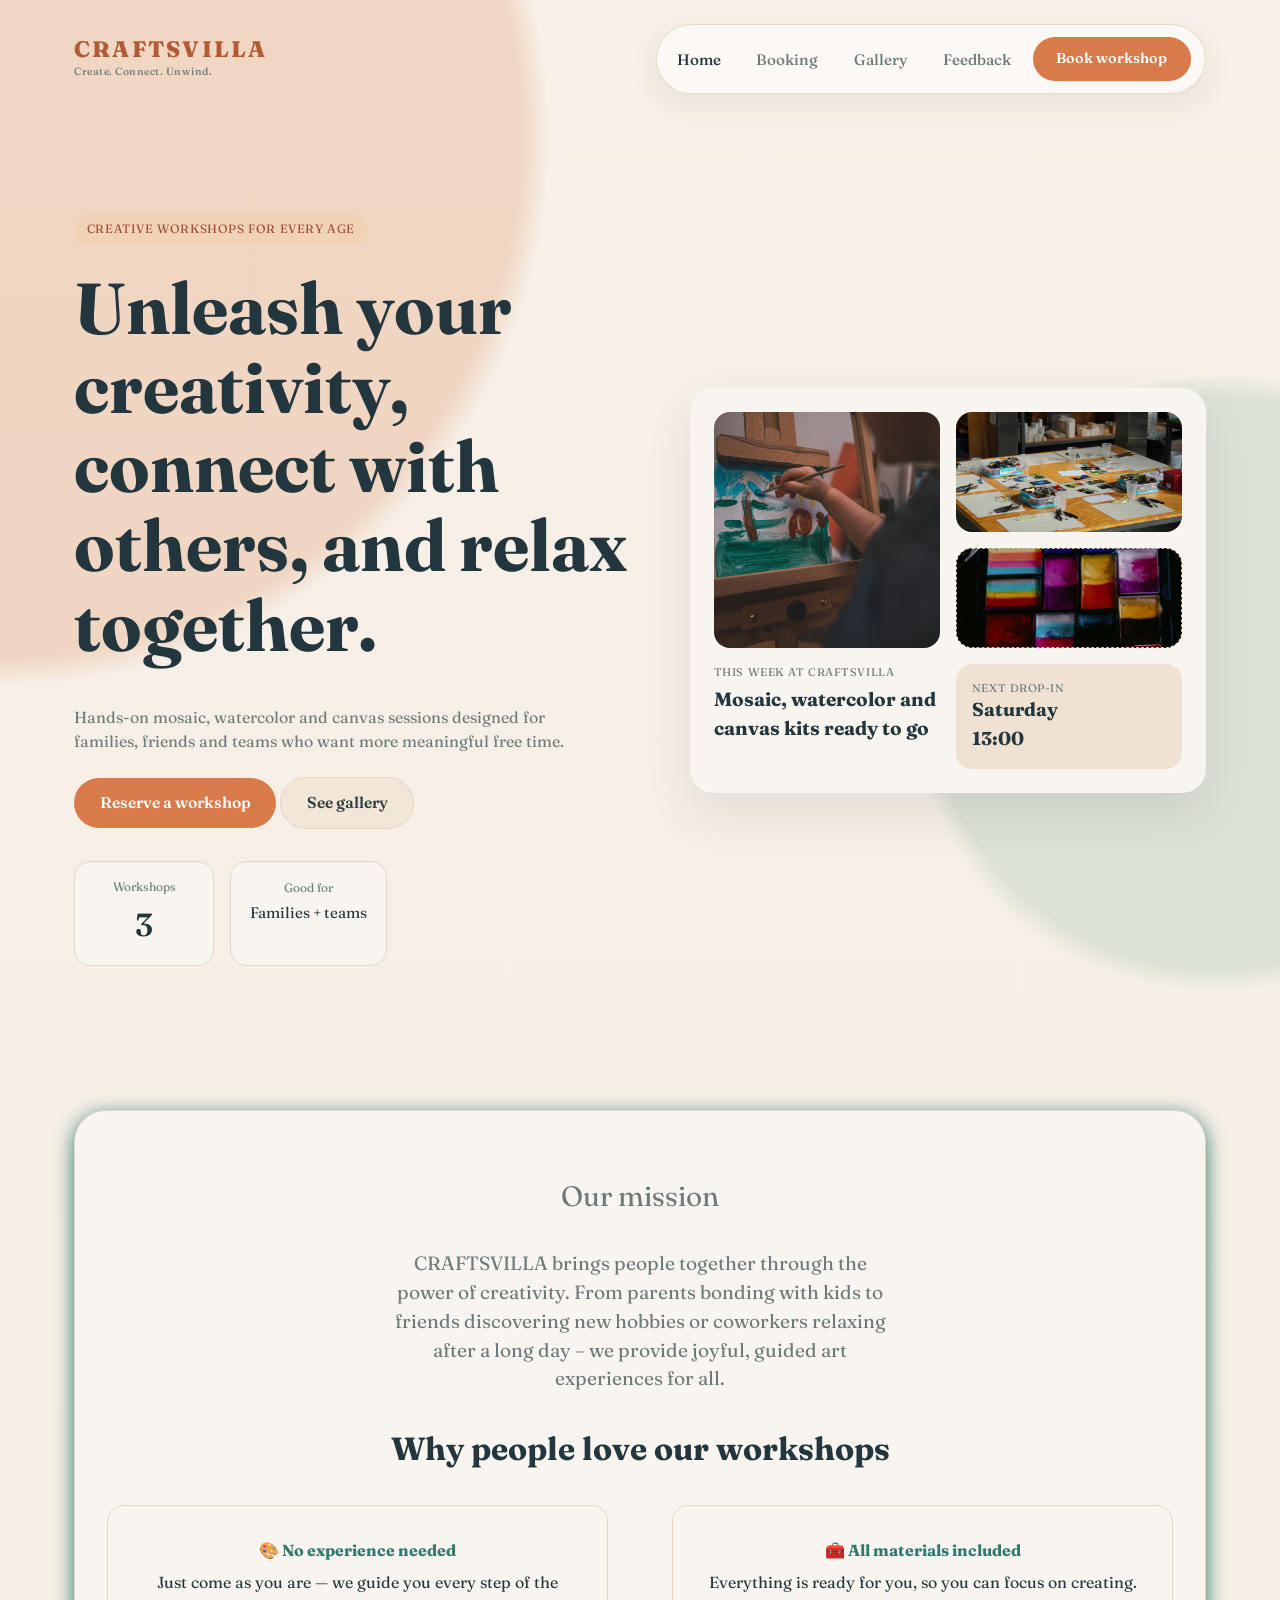
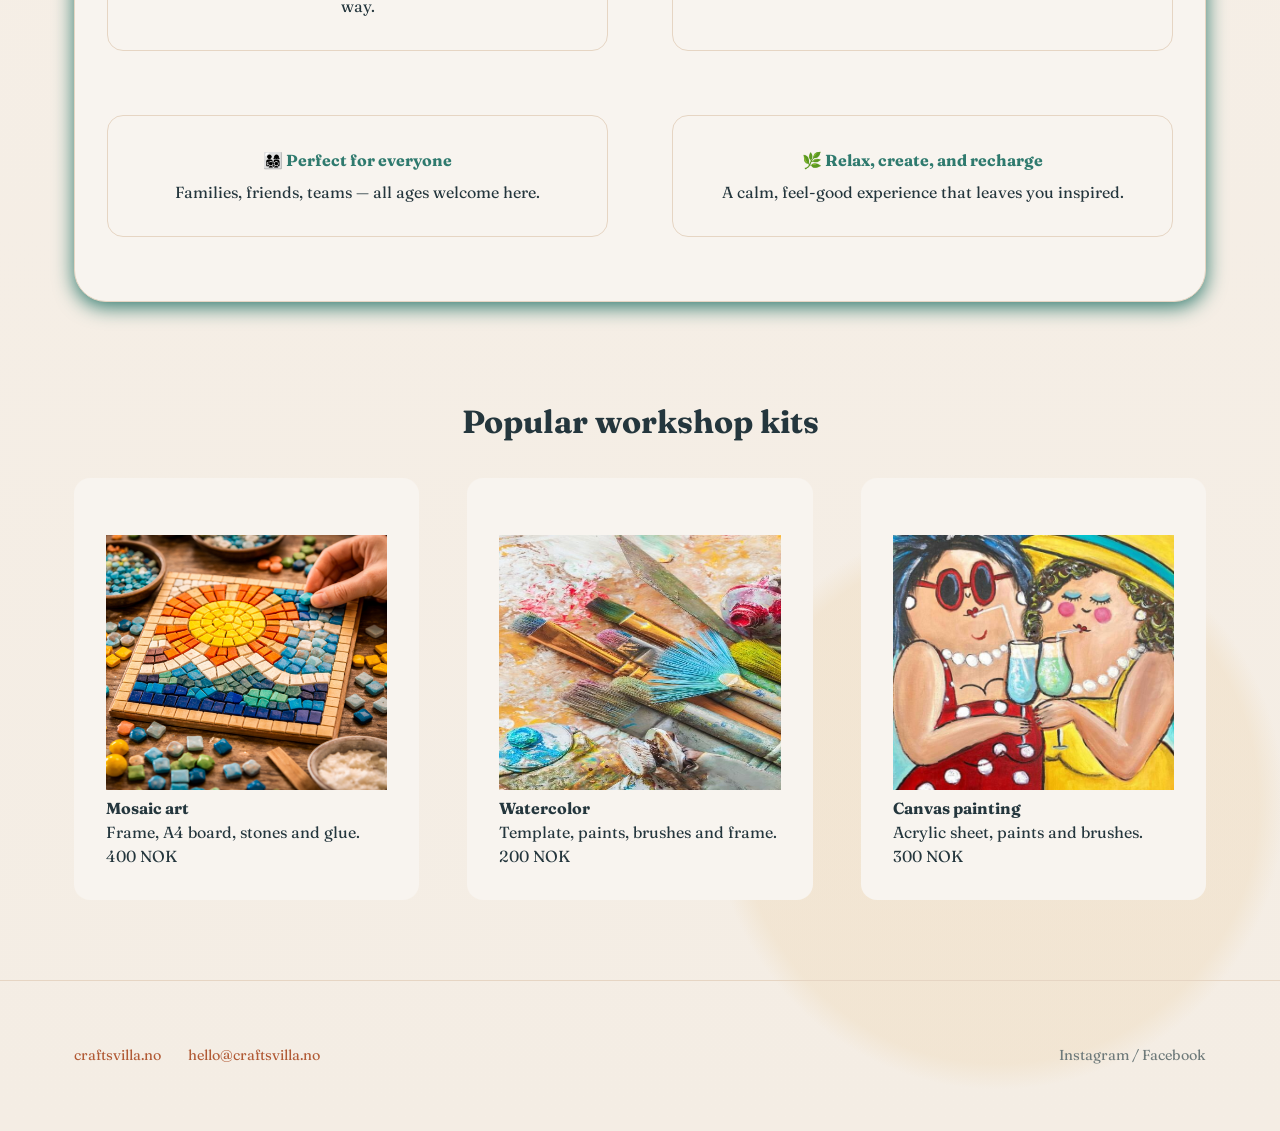
==== index.html @ 2986e168 "Improved" ====
<!DOCTYPE html>
<html lang="en">

<head>
    <meta charset="UTF-8">
    <meta name="viewport" content="width=device-width, initial-scale=1.0">
    <title>CraftsVilla | Create. Connect. Unwind.</title>
    <!-- 
        Shared stylesheet: Contains all design tokens, layout rules, 
        and responsive media queries used across the entire site.
    -->
    <link rel="stylesheet" href="css/styles.css">
</head>

<body>
    <!-- 
        Site Header: Shared across all pages.
        Includes branding (logo) and the primary navigation pill.
    -->
    <header>
        <div class="container">
            <!-- Brand Identity -->
            <div class="logo">
                <span class="logo-title">CRAFTSVILLA</span>
                <span class="logo-tagline">Create. Connect. Unwind.</span>
            </div>

            <!-- Navigation Pill: Uses glassmorphism styling defined in CSS -->
            <div class="nav-pill">
                <nav>
                    <ul>
                        <li><a href="index.html" class="active">Home</a></li>
                        <li><a href="booking.html">Booking</a></li>
                        <li><a href="gallery.html">Gallery</a></li>
                        <li><a href="feedback.html">Feedback</a></li>
                    </ul>
                </nav>
                <!-- Primary Call to Action -->
                <a href="booking.html" class="btn btn-primary">Book workshop</a>
            </div>
        </div>
    </header>

    <!-- Main Page Content -->
    <main>
        <!-- 
            Hero Section: Split into two columns on desktop.
            Left: Value proposition, CTA, and quick stats.
            Right: Visual showcase card (Bento grid).
        -->
        <section class="hero">
            <div class="container hero-layout">
                <!-- Left Column: Copy & Actions -->
                <div class="hero-content">
                    <div class="hero-badge">Creative workshops for every age</div>

                    <h1>Unleash your creativity, connect with others, and relax together.</h1>

                    <p class="hero-copy">
                        Hands-on mosaic, watercolor and canvas sessions designed for families,
                        friends and teams who want more meaningful free time.
                    </p>

                    <!-- Secondary CTAs -->
                    <div class="btn-upper">
                        <a href="booking.html" class="btn btn-primary btn-large">Reserve a workshop</a>
                        <a href="gallery.html" class="btn btn-outline btn-large">See gallery</a>
                    </div>

                    <!-- Trust/Scale Indicators -->
                    <div class="subsection-row">
                        <div class="subsection">
                            <span class="subsection-label">Workshops</span>
                            <span class="subsection-number">3</span>
                        </div>

                        <div class="subsection">
                            <span class="subsection-label">Good for</span>
                            <span class="subsection-text">Families + teams</span>
                        </div>
                    </div>
                </div>

                <!-- Right Column: Visual Showcase -->
                <div class="hero-card">
                    <!-- 
                        Bento Grid: Images are applied as CSS background-images 
                        to .hero-block classes for better scaling control.
                    -->
                    <div class="hero-card-grid">
                        <div class="hero-block hero-block--tall"></div>
                        <div class="hero-block hero-block--green"></div>
                        <div class="hero-block hero-block--sand"></div>

                        <!-- Mini info block within the grid -->
                        <div class="hero-card-copy">
                            <p class="eyebrow">This week at CraftsVilla</p>
                            <h3>Mosaic, watercolor and canvas kits ready to go</h3>
                        </div>

                        <!-- Next Event highlight -->
                        <div class="hero-dropin">
                            <p class="eyebrow">Next drop-in</p>
                            <h3>Saturday<br />13:00</h3>
                        </div>
                    </div>
                </div>
            </div>
        </section>

        <!-- 
            Our Mission & Benefits:
            Provides context about the CRAFTSVILLA experience.
            Uses utility classes for centering and a grid for key value points.
        -->
        <section class="section-padding">
            <div class="container text-center">
                <!-- Highlighted mission area -->
                <div class="mission-highlight">
                    <div class="max-width-800">
                        <h2>Our mission</h2>
                        <p class="hero-copy" style="margin: 0 auto 2rem; font-size: 1.2rem;">
                            CRAFTSVILLA brings people together through the power of creativity. From parents bonding with kids to friends discovering new hobbies or coworkers relaxing after a long day – we provide joyful, guided art experiences for all.
                        </p>
                    </div>

                    <h3 class="container-popular"> Why people love our workshops</h3>
                    
                    <div class="grid-2">
                        <!-- Benefit 1 -->
                        <div class="card benefit-card-impact">
                            <h4>🎨 No experience needed</h4>
                            <p>Just come as you are — we guide you every step of the way.</p>
                        </div>
                        <!-- Benefit 2 -->
                        <div class="card benefit-card-impact">
                            <h4>🧰 All materials included</h4>
                            <p>Everything is ready for you, so you can focus on creating.</p>
                        </div>
                        <!-- Benefit 3 -->
                        <div class="card benefit-card-impact">
                            <h4>👨‍👩‍👧‍👦 Perfect for everyone</h4>
                            <p>Families, friends, teams — all ages welcome here.</p>
                        </div>
                        <!-- Benefit 4 -->
                        <div class="card benefit-card-impact">
                            <h4>🌿 Relax, create, and recharge</h4>
                            <p>A calm, feel-good experience that leaves you inspired.</p>
                        </div>
                    </div>
                </div>
            </div>
        </section>


        <!-- 
            Product Showcase: Featured workshop kits.
            Uses a 3-column grid layout with polaroid-style image treatments.
        -->
        <section class="section-padding">
            <div class="container">
                <h3 class="container-popular">Popular workshop kits</h3>
                <div class="grid-3">

                    <!-- Mosaic Kit -->
                    <div class="card">
                        <div class="polaroid"></div>
                        <img src="img/mosaic.png" alt="Mosaic art materials" height="255" style="width:100%">
                        <div class="container-text">
                            <h4>Mosaic art</h4>
                            <p>Frame, A4 board, stones and glue.</p>
                            <span class="price">400 NOK</span>
                        </div>
                    </div>

                    <!-- Watercolor Kit -->
                    <div class="card">
                        <div class="polaroid"></div>
                        <img src="img/water.jpg" alt="Watercolor painting set" height="255" style="width:100%">
                        <div class="container-text">
                            <h4>Watercolor</h4>
                            <p>Template, paints, brushes and frame.</p>
                            <span class="price">200 NOK</span>
                        </div>
                    </div>

                    <!-- Canvas Kit -->
                    <div class="card">
                        <div class="polaroid"></div>
                        <img src="img/canvas.jpg" alt="Canvas and acrylic paints" height="255" style="width:100%">
                        <div class="container-text">
                            <h4>Canvas painting</h4>
                            <p>Acrylic sheet, paints and brushes.</p>
                            <span class="price">300 NOK</span>
                        </div>
                    </div>
                </div>
            </div>
        </section>
    </main>

    <!-- 
        Global Footer: Contact information and social handles.
        Simplified layout with space-between positioning.
    -->
    <footer>
        <div class="container">
            <div>
                <a href="#">craftsvilla.no</a>
                <a href="mailto:hello@craftsvilla.no">hello@craftsvilla.no</a>
            </div>
            <div>Instagram / Facebook</div>
        </div>
    </footer>
</body>

</html>
---- css/styles.css ----
/* 
   CraftsVilla Core Stylesheet
   Design System: Organic, Craft-focused, Warm Palette
   Typography: Fraunces (Variable Font)
*/

/* --- Typography Imports --- */

/* Base font import: Fraunces regular - Handles weights 100-900 via variable font technology */
@font-face {
	font-family: 'Fraunces';
	src: url('../Fraunces/Fraunces-VariableFont_SOFT,WONK,opsz,wght.ttf')
		format('truetype-variations');
	font-weight: 100 900;
	font-style: normal;
}

/* Base font import: Fraunces italic - Matching variable font for slanted text */
@font-face {
	font-family: 'Fraunces';
	src: url('../Fraunces/Fraunces-Italic-VariableFont_SOFT,WONK,opsz,wght.ttf')
		format('truetype-variations');
	font-weight: 100 900;
	font-style: italic;
}

/* --- Design Tokens & Variables --- */
:root {
	--logo: #b15a35; /* Primary brand color (terracotta) */
	--bg-color: #f6efe7; /* Soft cream background */
	--text-primary: #24363d; /* Deep slate for readability */
	--text-secondary: #6e7a7a; /* Muted teal-grey for subtext */
	--accent-color: #2f7a6e; /* Deep forest green for contrast */
	--border-color: #e6d5c3; /* Subtle sand-colored borders */
	--card-bg: #f8f4ef; /* Slightly lighter cream for cards */
	--input-bg: #f9f6f2; /* Very light off-white for form fields */
	--container-width: 1180px; /* Standard content width */
}

/* --- Global Resets & Defaults --- */
* {
	box-sizing: border-box;
	margin: 0;
	padding: 0;
}

body {
	font-family: 'Fraunces', serif;
	/* Complex background: Blend of radial gradients to create an organic, dappled light effect */
	background:
		radial-gradient(
			circle at 0% 5%,
			rgba(232, 184, 150, 0.45) 0,
			rgba(232, 184, 150, 0.45) 18%,
			transparent 19%
		),
		radial-gradient(
			circle at 95% 25%,
			rgba(207, 218, 205, 0.65) 0,
			rgba(207, 218, 205, 0.65) 12%,
			transparent 13%
		),
		radial-gradient(
			circle at 78% 88%,
			rgba(239, 220, 190, 0.45) 0,
			rgba(239, 220, 190, 0.45) 10%,
			transparent 11%
		),
		linear-gradient(180deg, #f7f0e8 0%, #f4ede4 100%);
	color: var(--text-primary);
	line-height: 1.5;
	-webkit-font-smoothing: antialiased; /* Font smoothing: Better font rendering on macOS, IOS */
}

/* --- Layout Utilities --- */

/* Standard centered container with side padding for mobile safety */
.container {
	max-width: var(--container-width);
	margin: 0 auto;
	padding: 0 1.5rem;
}

/* Utilities */
.text-center {
	text-align: center;
	padding-top: 1rem;
	padding-bottom: 1rem;
}

.max-width-800 {
	max-width: 800px;
	margin-left: auto;
	margin-right: auto;
}

/* Flex helper for section titles (e.g., "Popular workshop kits") */
.container-popular {
	display: flex;
	justify-content: center;
	font-size: 2rem;
	margin-bottom: 2rem;
}

/* --- Navigation & Header --- */
header {
	padding: 1.5rem 0;
}

header .container {
	display: flex;
	justify-content: space-between;
	align-items: center;
	gap: 2rem;
}

/* Brand Identity */
.logo {
	display: flex;
	flex-direction: column;
	text-decoration: none;
	color: var(--logo);
}

.logo-title {
	font-size: 1.4rem;
	font-weight: 800;
	letter-spacing: 0.1em;
	line-height: 1;
}

.logo-tagline {
	font-size: 0.65rem;
	font-weight: 500;
	letter-spacing: 0.05em;
	color: var(--text-secondary);
	margin-top: 0.2rem;
}

/* Glassmorphism Navigation Capsule */
.nav-pill {
	display: flex;
	align-items: center;
	gap: 1rem;
	padding: 0.75rem 0.9rem;
	background: rgba(255, 255, 255, 0.55);
	border: 1px solid rgba(230, 213, 195, 0.9);
	border-radius: 999px;
	box-shadow: 0 10px 30px rgba(80, 60, 40, 0.08);
	backdrop-filter: blur(8px); /* Blur effect for "frosted glass" look */
	-webkit-backdrop-filter: blur(8px);
}

nav ul {
	display: flex;
	list-style: none;
	gap: 2.2rem;
	margin: 0;
	padding: 0 0.4rem;
}

nav a {
	text-decoration: none;
	color: var(--text-secondary);
	font-size: 0.95rem;
	font-weight: 500;
	transition: color 0.2s ease;
}

nav a:hover,
nav a.active {
	color: var(--text-primary);
}

/* --- Global Button System --- */
.btn {
	display: inline-block;
	padding: 0.7rem 1.45rem;
	border-radius: 2rem;
	text-decoration: none;
	font-weight: 600;
	font-size: 0.9rem;
	transition: all 0.2s;
	cursor: pointer;
	border: 1px solid var(--accent-color);
	font-family: inherit;
}

.btn-primary {
	background-color: #d97a4a;
	color: #fff;
	border: none;
}

.btn-outline {
	background-color: #f1e6d8;
	color: #2f3e3e;
	border: 1px solid #e6d5c3;
}

.btn-large {
	padding: 0.85rem 1.6rem;
	font-size: 0.98rem;
}

.btn:hover {
	opacity: 0.8;
	transform: translateY(-1px); /* Slight lift effect */
}

/* --- Hero & Section Headers --- */
.hero,
.page-header {
	padding: 6rem 0;
}

h1 {
	font-size: 4.5rem;
	line-height: 1.1;
	margin-bottom: 1rem;
	font-weight: 700;
}

h2 {
	font-size: 1.75rem;
	font-weight: 400;
	color: var(--text-secondary);
	margin-bottom: 2rem;
}

.hero-copy {
	font-size: 1rem;
	color: var(--text-secondary);
	max-width: 500px;
	line-height: 1.5;
}

/* Hero Layout (Desktop) */
.hero-layout {
	display: grid;
	grid-template-columns: 1.1fr 1fr;
	gap: 3rem;
	align-items: center;
}

/* Left Content Column */
.hero-content {
	display: flex;
	flex-direction: column;
	gap: 1.5rem;
}

.hero-badge {
	display: inline-block;
	background: #f1d2b6;
	color: #9d4d2f;
	font-size: 0.75rem;
	padding: 0.4rem 0.8rem;
	border-radius: 999px;
	letter-spacing: 0.05em;
	text-transform: uppercase;
	width: fit-content;
}

/* Mini stat cards in hero */
.subsection-row {
	display: flex;
	gap: 1rem;
	margin-top: 0.5rem;
}

.subsection {
	background: #f8f4ef;
	border: 1px solid #e6d5c3;
	border-radius: 1rem;
	padding: 1rem 1.2rem;
	min-width: 140px;
	display: flex;
	flex-direction: column;
	justify-content: center;
}

.subsection-label {
	display: flex;
	justify-content: center;
	font-size: 0.75rem;
	color: var(--text-secondary);
	margin-bottom: 0.3rem;
}

.subsection-number {
	display: flex;
	justify-content: center;
	font-size: 2rem;
	font-weight: 600;
}

.subsection-text {
	font-size: 0.95rem;
	padding-bottom: 20%;
}

/* --- Hero Visual Card (Right Column) --- */
.hero-card {
	background: #f8f4ef;
	border-radius: 1.5rem;
	padding: 1.5rem;
	box-shadow: 0 20px 50px rgba(0, 0, 0, 0.08);
}

/* Bento-style grid for showcase images */
.hero-card-grid {
	display: grid;
	grid-template-columns: 1fr 1fr;
	grid-template-rows: 120px 100px auto;
	gap: 1rem;
}

.hero-block {
	border-radius: 1rem;
}

.hero-block--tall {
	grid-row: span 2;
	background: url('../img/canvas1.jpg');
	background-size: cover;
	background-position: center;
}

.hero-block--green {
	background: url('../img/mosaic2.jpg');
	background-size: cover;
	background-position: center;
}

.hero-block--sand {
	background: url('../img/water2.jpg');
	background-size: cover;
	background-position: center;
	border: 1px dashed #d3bfa7;
}

.hero-card-copy h3 {
	font-size: 1.2rem;
	margin-top: 0.3rem;
}

.hero-dropin {
	background: #efe2d2;
	border-radius: 1rem;
	padding: 1rem;
}

.eyebrow {
	font-size: 0.7rem;
	letter-spacing: 0.05em;
	color: var(--text-secondary);
	text-transform: uppercase;
}

/* --- Section Enhancements (Our Mission) --- */

.mission-highlight {
	background: var(--card-bg);
	border: 1px solid var(--border-color);
	border-radius: 2rem;
	padding: 4rem 2rem;
	margin-top: 2rem;
	box-shadow: 0 5px 20px var(--accent-color);
}

.benefit-card-impact {
	background: white;
	border: 1px solid var(--border-color);
}

.benefit-card-impact h4 {
	color: var(--accent-color);
	margin-bottom: 0.5rem;
}

/* --- Reusable Components (Cards, Grids, Forms) --- */

.section-padding {
	padding-bottom: 5rem;
	padding-left: 0;
	padding-right: 0;
}

/* Standard Grids */
.grid-3 {
	display: grid;
	grid-template-columns: repeat(3, 1fr);
	gap: 3rem;
}

.grid-2 {
	display: grid;
	grid-template-columns: 1fr 1fr;
	gap: 4rem;
}

/* Polaroid/Product Cards */
.card {
	padding: 2rem;
	border-radius: 1rem;
	background: var(--card-bg);
}

div.polaroid {
	width: 80%;
	background-color: white;
	box-shadow: 0 4px 8px 0 rgba(0, 0, 0, 0.2);
	margin-bottom: 25px;
}

/* Hover Cards (Used in Booking) */
.hover-card {
	position: relative;
	display: block;
	border-radius: 1rem;
	overflow: hidden;
	transition: transform 0.3s ease;
}

.hover-card--full {
	width: 100%;
	height: 220px;
}

.hover-card img {
	width: 100%;
	height: 100%;
	object-fit: cover;
	transition: opacity 0.5s ease;
}

.hover-overlay {
	position: absolute;
	inset: 0;
	display: flex;
	justify-content: center;
	align-items: center;
	background: rgba(0, 0, 0, 0.45);
	opacity: 0;
	transition: opacity 0.5s ease;
	color: white;
	padding: 1rem;
}

.hover-card:hover img {
	opacity: 0.35;
}

.hover-card:hover .hover-overlay {
	opacity: 1;
}

/* Forms Styling */
.form-group {
	margin-bottom: 1.5rem;
}

label {
	display: block;
	font-size: 0.8rem;
	text-transform: uppercase;
	color: var(--text-secondary);
	margin-bottom: 0.5rem;
	font-weight: 600;
}

input,
select,
textarea {
	width: 100%;
	padding: 0.8rem;
	background: var(--input-bg);
	border: 1px solid var(--border-color);
	border-radius: 0.4rem;
	font-family: inherit;
	font-size: 1rem;
}

/* --- Gallery Grid --- */
.gallery-grid {
	display: grid;
	grid-template-columns: repeat(3, 1fr);
	gap: 1rem;
}

.gallery-item {
	position: relative;
	aspect-ratio: 1/1;
	border-radius: 0.5rem;
	overflow: hidden;
}

.gallery-item img {
	width: 100%;
	height: 100%;
	object-fit: cover;
}

/* Caption with gradient overlay for readability */
.center-gallery {
	position: absolute;
	left: 0;
	right: 0;
	bottom: 0;
	padding: 1.25rem 1rem 0.9rem;
	color: #fff;
	text-align: center;
	background: linear-gradient(to top, rgba(0, 0, 0, 0.72), rgba(0, 0, 0, 0));
}

.gallery-item.wide {
	grid-column: span 2;
}

/* --- Footer --- */
footer {
	padding: 4rem 0;
	border-top: 1px solid var(--border-color);
	font-size: 0.9rem;
}

footer .container {
	display: flex;
	justify-content: space-between;
	color: var(--text-secondary);
}

footer a {
	color: var(--logo);
	text-decoration: none;
	margin-right: 1.5rem;
}

/* --- Booking Form  --- */

/* 
   This section handles the "Success" state of the booking form without using any JavaScript.
   When the form is "submitted" to #confirmation, the :target pseudo-class triggers.
*/

.confirmation-section {
	display: none; /* Hidden by default */
	text-align: center;
	padding: 2rem 0;
}

/* When the URL contains #confirmation (e.g., after "submitting" the form) */
#confirmation:target {
	display: block;
}

/* Hide the form container when the confirmation is active (using adjacent sibling selector) */
#confirmation:target + #booking-form-container {
	display: none;
}

/* --- Responsive Media Queries --- */

/* Tablet & Smaller Laptops */
@media (max-width: 900px) {
	.hero-layout {
		grid-template-columns: 1fr;
	}
	.hero-card {
		margin-top: 2rem;
	}
}

/* Mobile Devices */
@media (max-width: 768px) {
	h1 {
		font-size: 2.5rem;
	}
	.subsection-row {
		flex-direction: column;
	}
	.grid-3,
	.grid-2,
	.gallery-grid {
		grid-template-columns: 1fr;
	}

	.gallery-item.wide {
		grid-column: span 1; /* Reset wide items on mobile */
	}

	.hero-card-grid {
		grid-template-columns: 1fr;
		grid-template-rows: repeat(3, 150px) auto;
	}

	.hero-block--tall {
		grid-row: span 1;
	}

	header .container {
		flex-direction: column;
		gap: 1.5rem;
	}

	nav ul {
		gap: 1rem;
		flex-wrap: wrap;
		justify-content: center;
	}

	.nav-pill {
		flex-direction: column;
		border-radius: 1.5rem;
		padding: 1rem;
		width: 100%;
	}
}
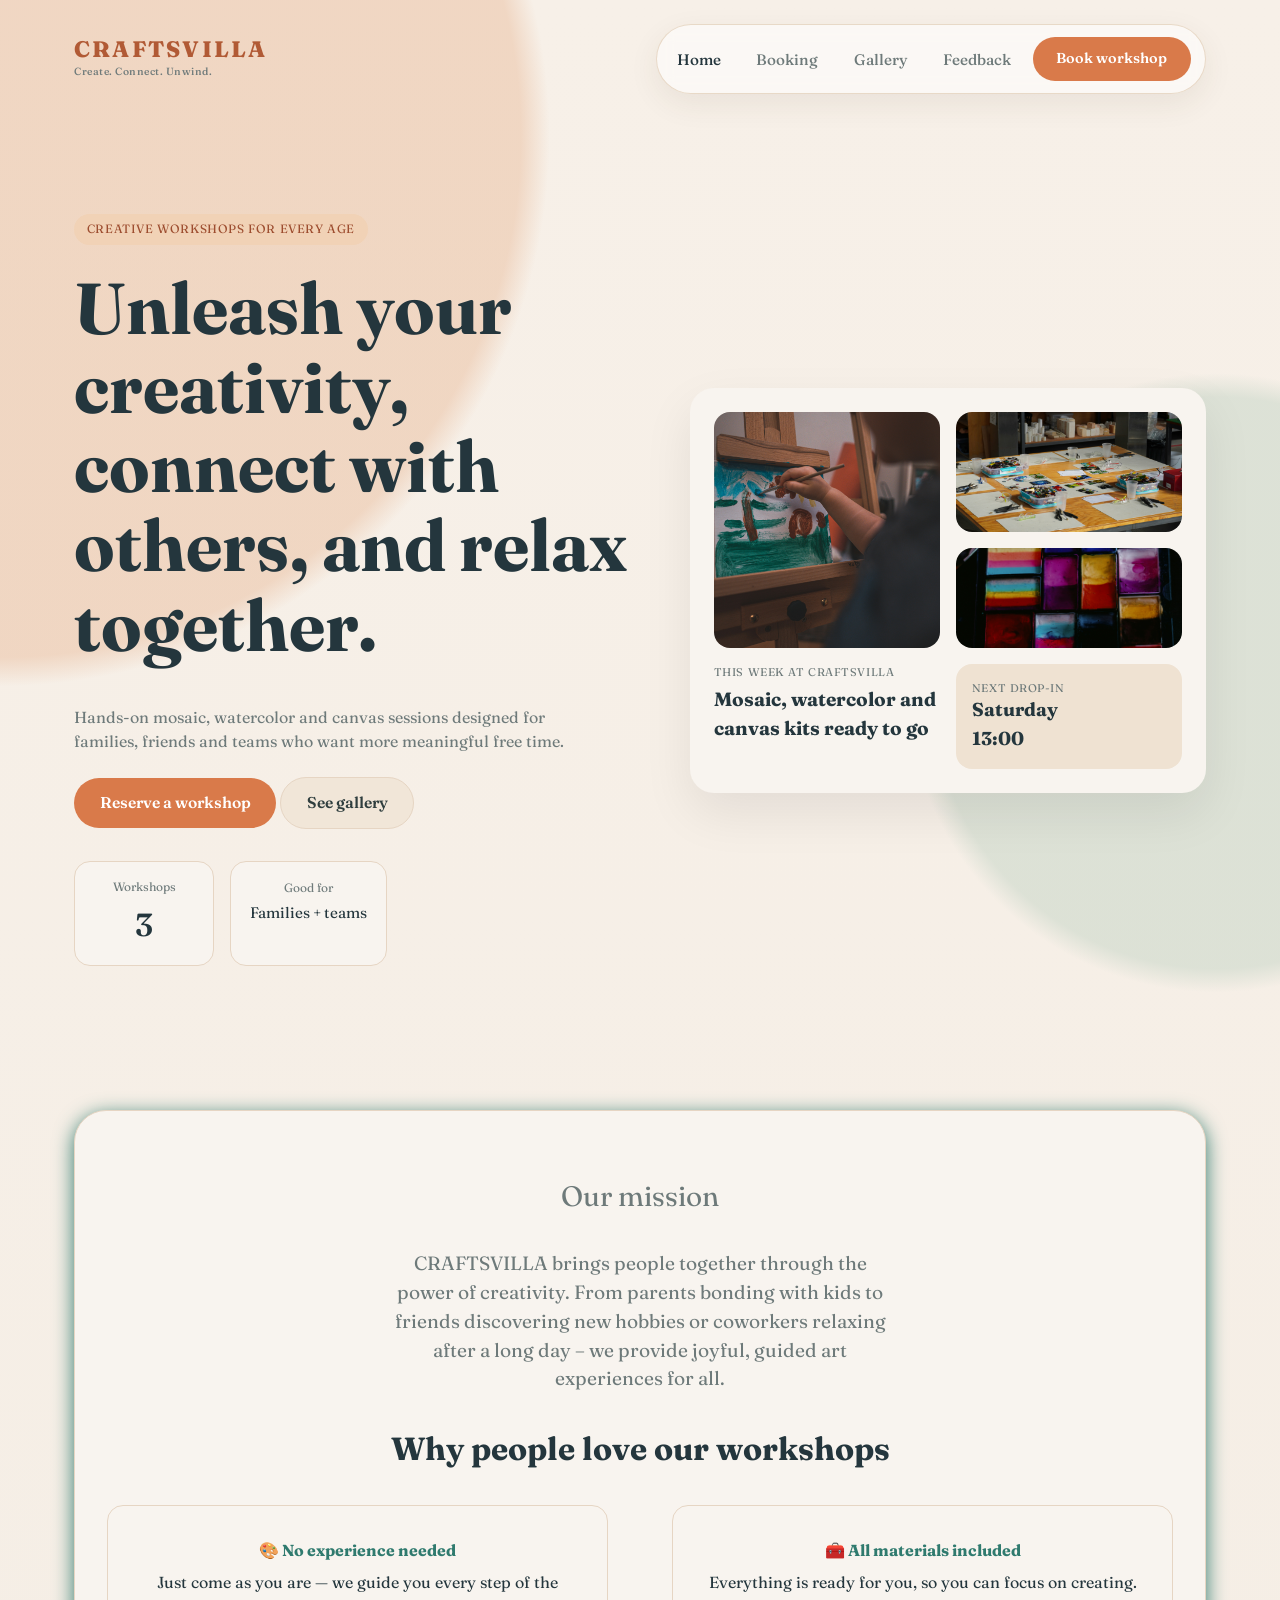
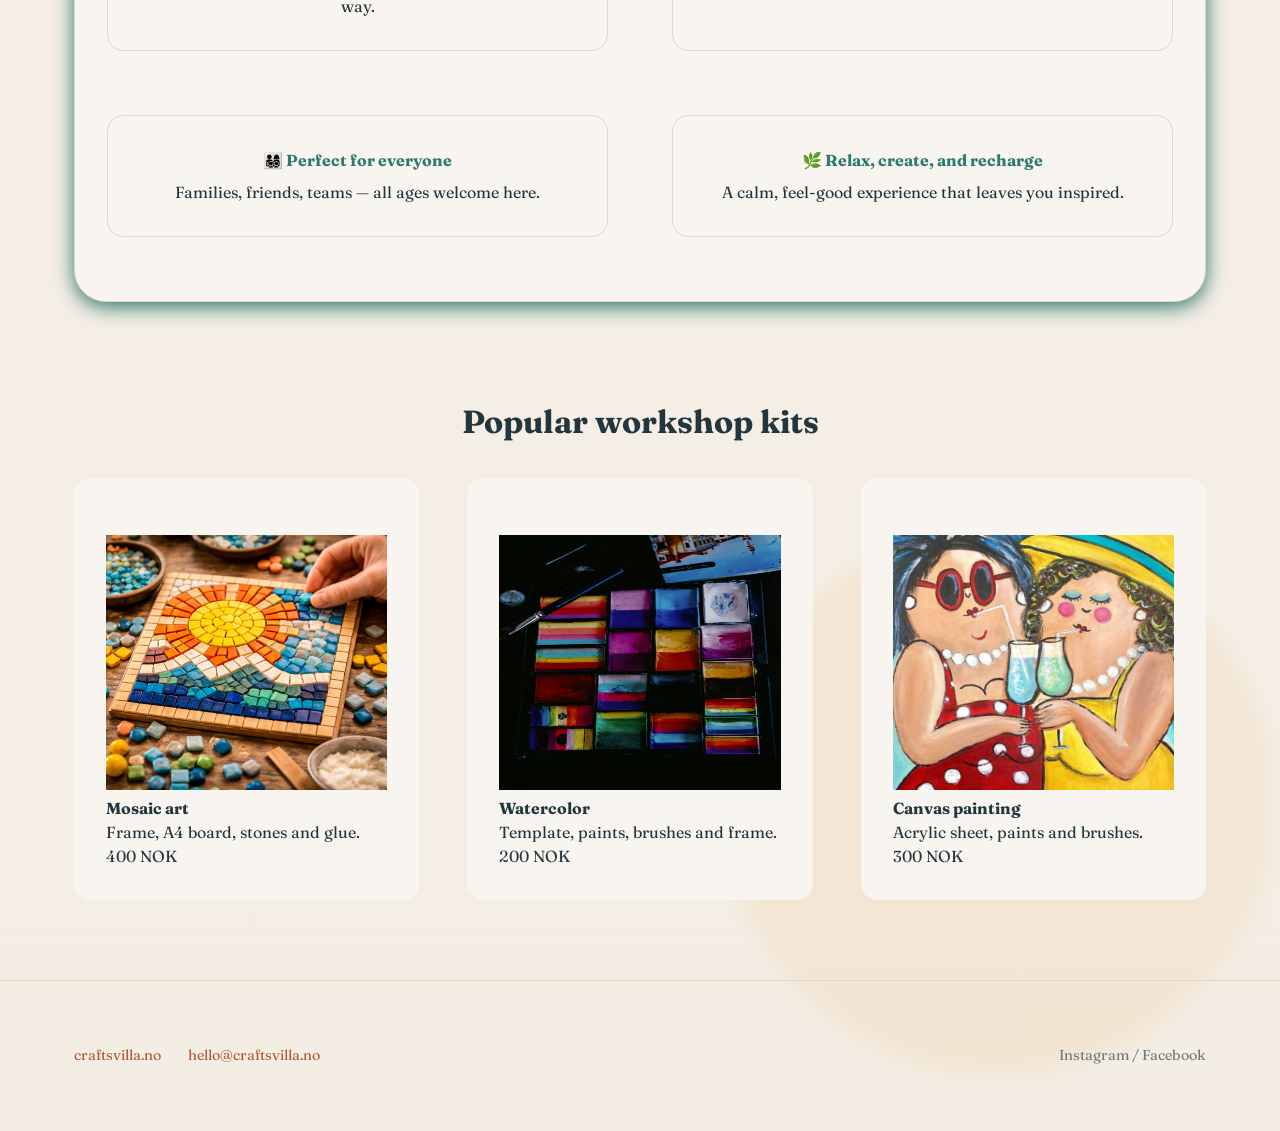
==== commit 8efea352: "chore: update watercolor image to higher resolution and refine styling" ====
--- a/index.html
+++ b/index.html
@@ -176,7 +176,7 @@
                     <!-- Watercolor Kit -->
                     <div class="card">
                         <div class="polaroid"></div>
-                        <img src="img/water.jpg" alt="Watercolor painting set" height="255" style="width:100%">
+                        <img src="img/water2.jpg" alt="Watercolor painting set" height="255" style="width:100%">
                         <div class="container-text">
                             <h4>Watercolor</h4>
                             <p>Template, paints, brushes and frame.</p>
--- a/css/styles.css
+++ b/css/styles.css
@@ -337,7 +337,6 @@
 	background: url('../img/water2.jpg');
 	background-size: cover;
 	background-position: center;
-	border: 1px dashed #d3bfa7;
 }
 
 .hero-card-copy h3 {
